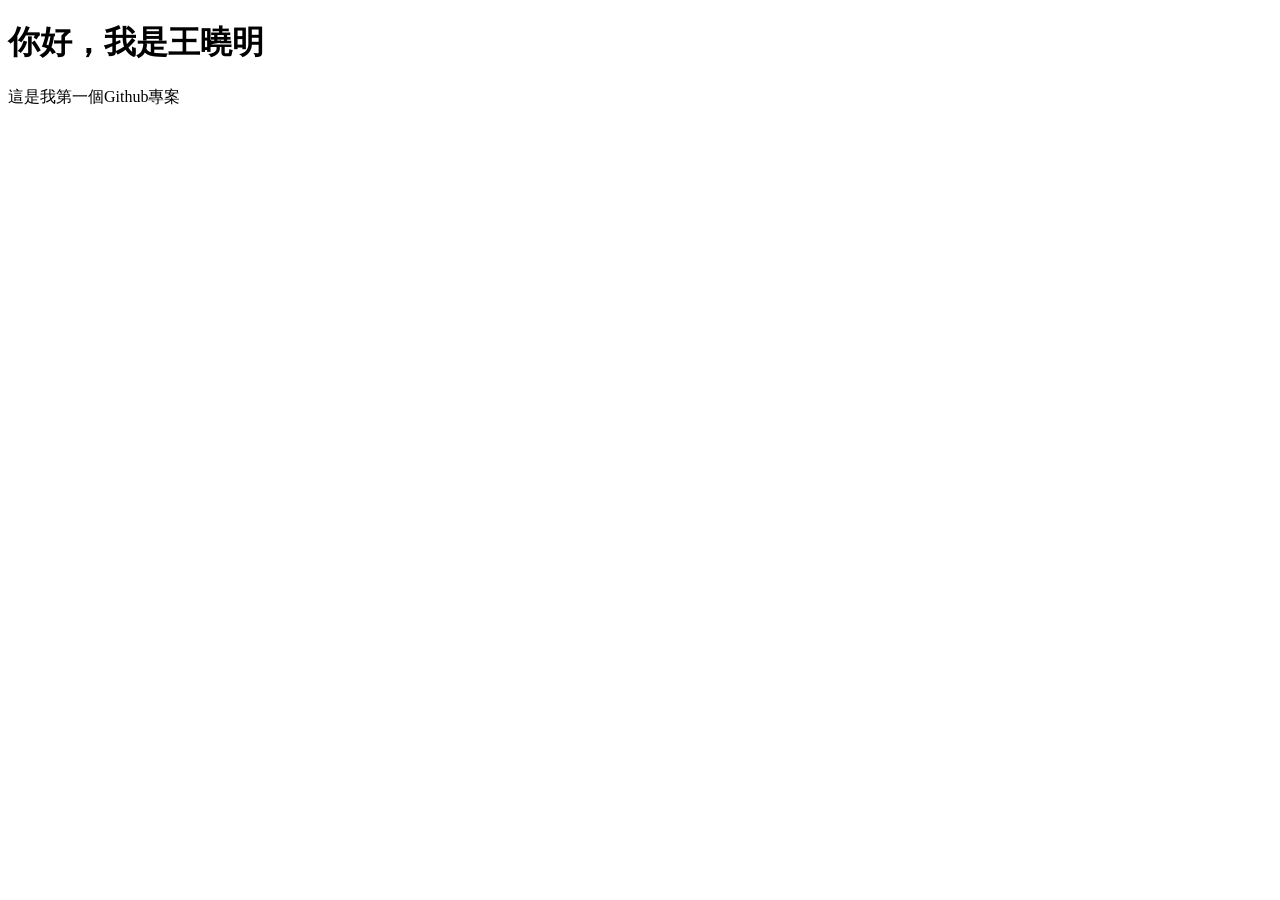
==== index.html @ 424e14f0 "練習" ====
<!doctype html>
<html lang ="zh-Hant"
<head>
    <meta charset="utf-8">
    <meta name="viewport" content="width=device-width, initial-scale=1">
    <title>我的第一個網站</title>
</head>
<body>
    <h1>你好，我是王曉明</h1>
    <p>這是我第一個Github專案</p>
</body>
<html>
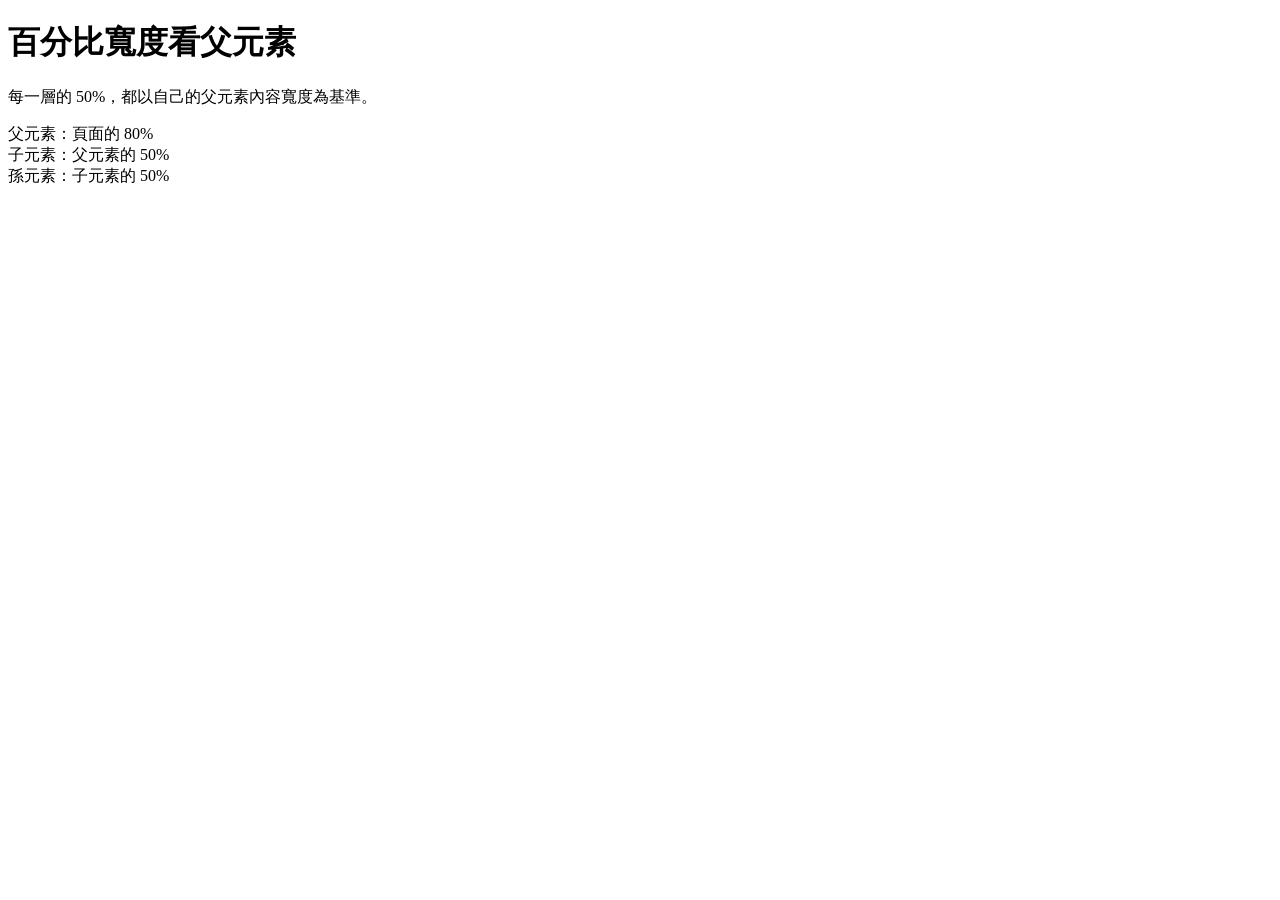
==== commit 5cb4a781: "1008" ====
--- a/index.html
+++ b/index.html
@@ -1,13 +1,23 @@
-<!doctype html>
-<html lang ="zh-Hant"
+<!DOCTYPE html>
+<html lang="zh-Hant">
 <head>
-    <meta charset="utf-8">
-    <meta name="viewport" content="width=device-width, initial-scale=1">
-    <title>我的第一個網站</title>
+  <meta charset="UTF-8">
+  <meta name="viewport" content="width=device-width, initial-scale=1.0">
+  <title>百分比寬度示範</title>
+  
 </head>
 <body>
-    <h1>你好，我是王曉明</h1>
-    <p>這是我第一個Github專案</p>
+  <h1>百分比寬度看父元素</h1>
+  <p>每一層的 50%，都以自己的父元素內容寬度為基準。</p>
+
+  <div class="parent">
+    父元素：頁面的 80%
+    <div class="child">
+      子元素：父元素的 50%
+      <div class="grandchild">
+        孫元素：子元素的 50%
+      </div>
+    </div>
+  </div>
 </body>
-<html>
-    +</html>
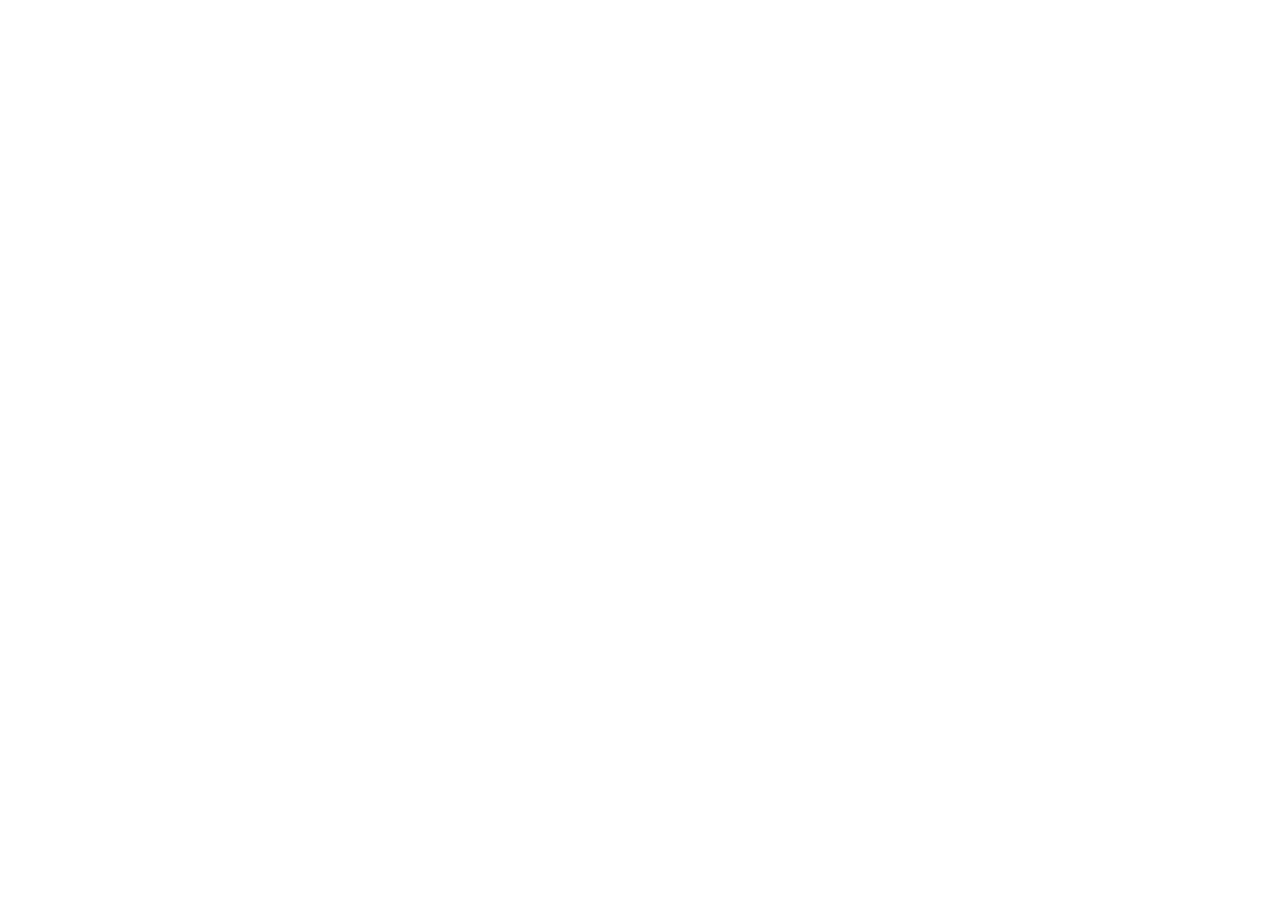
==== commit a7d03e0d: "1005" ====
--- a/index.html
+++ b/index.html
@@ -3,21 +3,23 @@
 <head>
   <meta charset="UTF-8">
   <meta name="viewport" content="width=device-width, initial-scale=1.0">
-  <title>百分比寬度示範</title>
-  
+  <title>待作業頁面</title>
+  <style>
+    html, body {
+      margin: 0;
+      width: 100%;
+      height: 100%;
+      font-family: Arial, sans-serif;
+      background: #ffffff;
+    }
+
+    body {
+      display: flex;
+      align-items: center;
+      justify-content: center;
+    }
+  </style>
 </head>
 <body>
-  <h1>百分比寬度看父元素</h1>
-  <p>每一層的 50%，都以自己的父元素內容寬度為基準。</p>
-
-  <div class="parent">
-    父元素：頁面的 80%
-    <div class="child">
-      子元素：父元素的 50%
-      <div class="grandchild">
-        孫元素：子元素的 50%
-      </div>
-    </div>
-  </div>
 </body>
 </html>
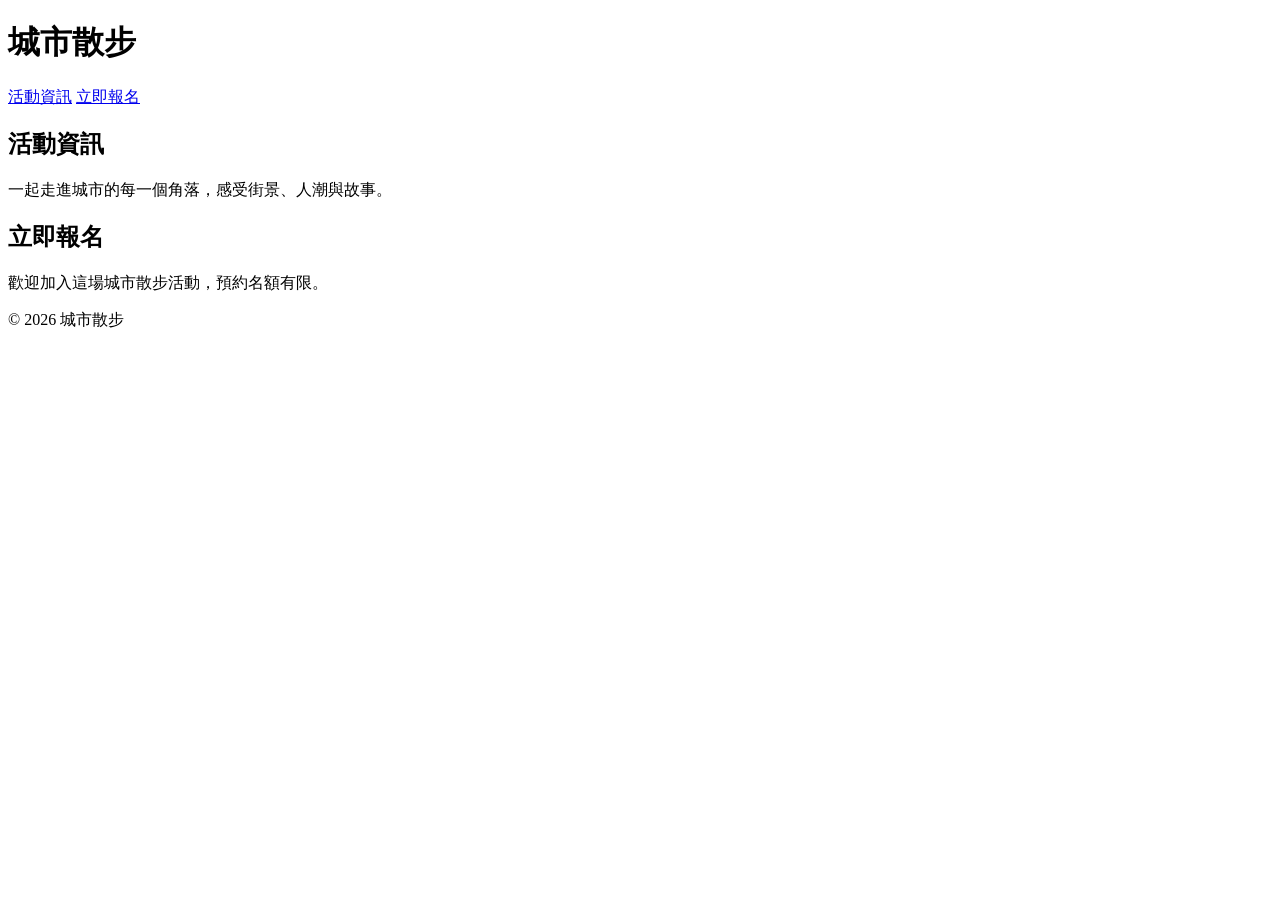
==== commit 9bb9bb42: "1015" ====
--- a/index.html
+++ b/index.html
@@ -1,25 +1,33 @@
 <!DOCTYPE html>
 <html lang="zh-Hant">
-<head>
-  <meta charset="UTF-8">
-  <meta name="viewport" content="width=device-width, initial-scale=1.0">
-  <title>待作業頁面</title>
-  <style>
-    html, body {
-      margin: 0;
-      width: 100%;
-      height: 100%;
-      font-family: Arial, sans-serif;
-      background: #ffffff;
-    }
+  <head>
+    <meta charset="UTF-8" />
+    <meta name="viewport" content="width=device-width, initial-scale=1.0" />
+    <title>城市散步</title>
+  </head>
+  <body>
+    <header class="site-header">
+      <h1>城市散步</h1>
+      <nav>
+        <a href="#event">活動資訊</a>
+        <a href="#signup">立即報名</a>
+      </nav>
+    </header>
 
-    body {
-      display: flex;
-      align-items: center;
-      justify-content: center;
-    }
-  </style>
-</head>
-<body>
-</body>
-</html>+    <main>
+      <section id="event">
+        <h2>活動資訊</h2>
+        <p>一起走進城市的每一個角落，感受街景、人潮與故事。</p>
+      </section>
+
+      <section id="signup">
+        <h2>立即報名</h2>
+        <p>歡迎加入這場城市散步活動，預約名額有限。</p>
+      </section>
+    </main>
+
+    <footer>
+      <p>© 2026 城市散步</p>
+    </footer>
+  </body>
+</html>
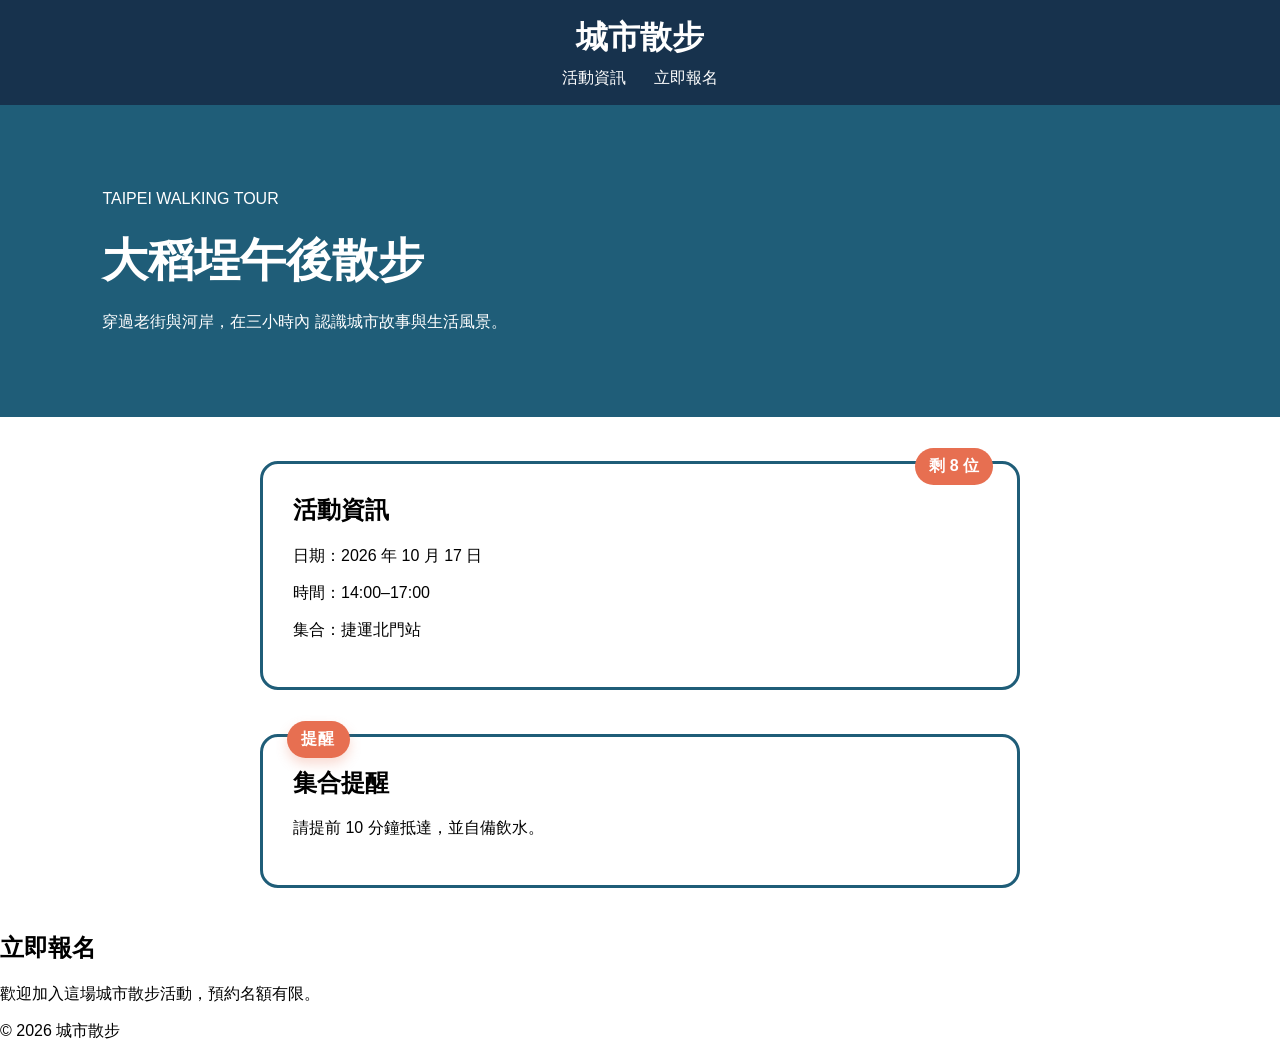
==== commit 079a60a3: "1005" ====
--- a/index.html
+++ b/index.html
@@ -4,6 +4,7 @@
     <meta charset="UTF-8" />
     <meta name="viewport" content="width=device-width, initial-scale=1.0" />
     <title>城市散步</title>
+    <link rel="stylesheet" href="style.css" />
   </head>
   <body>
     <header class="site-header">
@@ -15,10 +16,30 @@
     </header>
 
     <main>
-      <section id="event">
-        <h2>活動資訊</h2>
-        <p>一起走進城市的每一個角落，感受街景、人潮與故事。</p>
-      </section>
+      <section class="hero">
+  <p>TAIPEI WALKING TOUR</p>
+  <h2>大稻埕午後散步</h2>
+  <p>
+    穿過老街與河岸，在三小時內
+    認識城市故事與生活風景。
+  </p>
+</section>
+<section id="event"
+         class="event-card with-badge">
+
+  <span class="badge">剩 8 位</span>
+
+  <h2>活動資訊</h2>
+  <p>日期：2026 年 10 月 17 日</p>
+  <p>時間：14:00–17:00</p>
+  <p>集合：捷運北門站</p>
+</section>
+
+<aside class="notice-card with-notice-badge">
+  <span class="notice-badge">提醒</span>
+  <h2>集合提醒</h2>
+  <p>請提前 10 分鐘抵達，並自備飲水。</p>
+</aside>
 
       <section id="signup">
         <h2>立即報名</h2>
--- a/style.css
+++ b/style.css
@@ -0,0 +1,98 @@
+* { box-sizing: border-box; }
+
+body {
+  margin: 0;
+  font-family: Arial, sans-serif;
+}
+
+.site-header {
+  position: sticky;
+  top: 0;
+  z-index: 10;
+  padding: 16px 8%;
+  text-align: center;
+  background: #17324d;
+  color: white;
+}
+
+.site-header h1 { margin: 0 0 8px; }
+.site-header a {
+  margin: 0 12px;
+  color: white;
+  text-decoration: none;
+}
+.hero {
+  min-height: 300px;
+  padding: 64px 8%;
+  background: #1f5d78;
+  color: white;
+}
+
+.hero h2 {
+  margin: 10px 0 16px;
+  font-size: 46px;
+}
+
+.hero p {
+  max-width: 620px;
+  line-height: 1.8;
+}
+
+
+.event-card {
+  width: 84%;
+  max-width: 760px;
+  margin: 44px auto;
+  padding: 30px;
+  border: 3px solid #1f5d78;
+  border-radius: 18px;
+  background: white;
+}
+.event-card h2 {
+  margin-top: 0;
+}
+.with-badge {
+  position: relative;
+}
+.badge {
+  position: absolute;
+  top: -16px;
+  right: 24px;
+  padding: 8px 14px;
+  border-radius: 999px;
+  background: #e76f51;
+  color: white;
+  font-weight: bold;
+}
+
+
+
+.notice-card {
+  position: relative;
+  width: 84%;
+  max-width: 760px;
+  margin: 44px auto;
+  padding: 30px;
+  border: 3px solid #1f5d78;
+  border-radius: 18px;
+  background: white;
+}
+.notice-card h2 {
+  margin-top: 0;
+}
+.with-notice-badge {
+  position: relative;
+}
+.notice-badge {
+  position: absolute;
+  top: -16px;
+  left: 24px;
+  display: inline-block;
+  padding: 8px 14px;
+  border-radius: 999px;
+  background: #e76f51;
+  color: white;
+  font-weight: bold;
+  letter-spacing: 0.08em;
+  box-shadow: 0 6px 12px rgba(231, 111, 81, 0.25);
+}
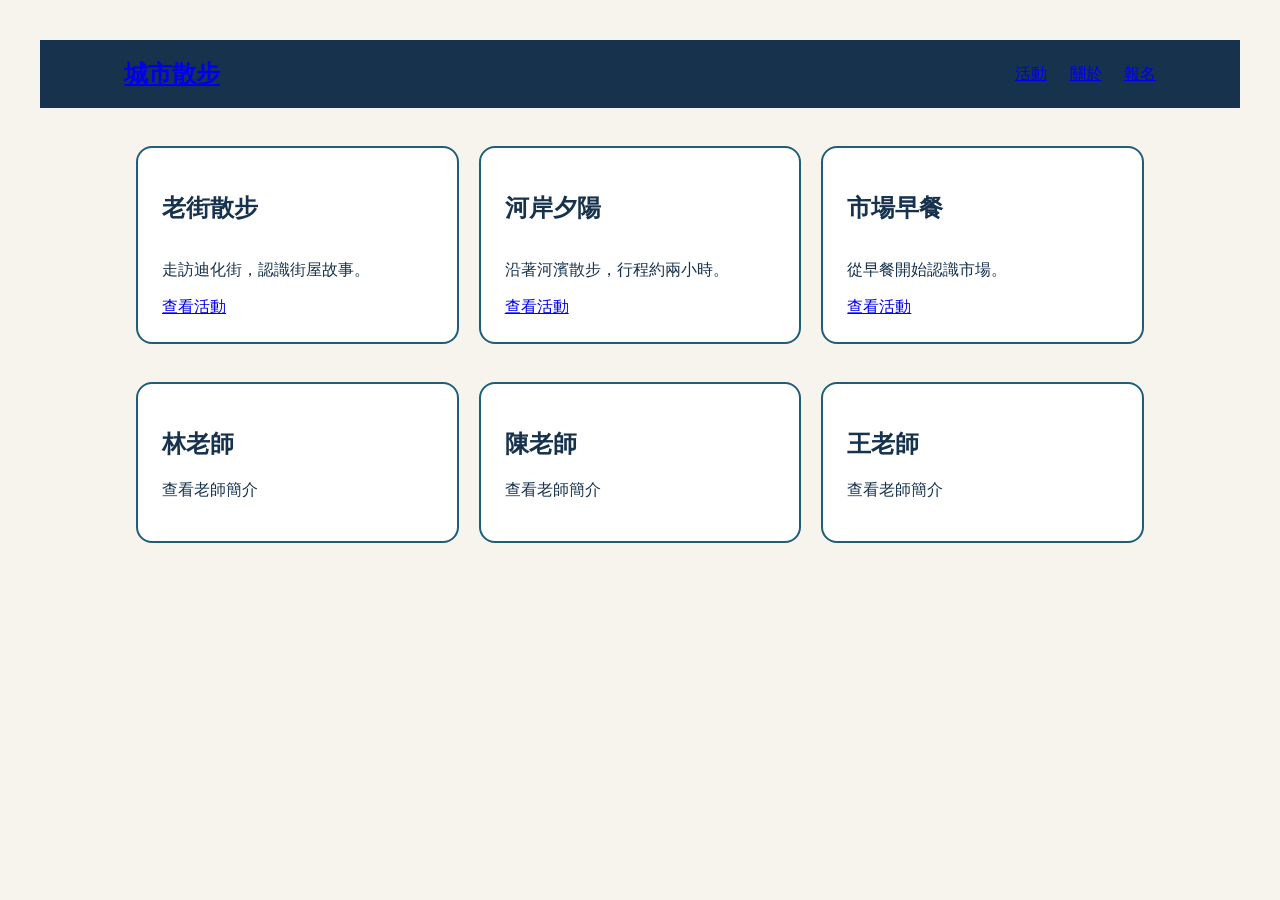
==== commit 1b07ab80: "1022" ====
--- a/index.html
+++ b/index.html
@@ -1,54 +1,76 @@
-<!DOCTYPE html>
+<!doctype html>
+
 <html lang="zh-Hant">
-  <head>
-    <meta charset="UTF-8" />
-    <meta name="viewport" content="width=device-width, initial-scale=1.0" />
-    <title>城市散步</title>
-    <link rel="stylesheet" href="style.css" />
-  </head>
-  <body>
-    <header class="site-header">
-      <h1>城市散步</h1>
-      <nav>
-        <a href="#event">活動資訊</a>
-        <a href="#signup">立即報名</a>
-      </nav>
-    </header>
 
-    <main>
-      <section class="hero">
-  <p>TAIPEI WALKING TOUR</p>
-  <h2>大稻埕午後散步</h2>
-  <p>
-    穿過老街與河岸，在三小時內
-    認識城市故事與生活風景。
-  </p>
-</section>
-<section id="event"
-         class="event-card with-badge">
 
-  <span class="badge">剩 8 位</span>
+<head>
 
-  <h2>活動資訊</h2>
-  <p>日期：2026 年 10 月 17 日</p>
-  <p>時間：14:00–17:00</p>
-  <p>集合：捷運北門站</p>
+  <meta charset="UTF-8">
+
+  <meta name="viewport" content="width=device-width, initial-scale=1.0">
+
+  <title>W06 基本網頁</title>
+
+  <link rel="stylesheet" href="style.css">
+
+</head>
+
+
+<body>
+
+
+  <header class="site-header">
+  <a class="logo" href="#">城市散步</a>
+  <nav>
+    <a href="#">活動</a>
+    <a href="#">關於</a>
+    <a href="#">報名</a>
+  </nav>
+</header>
+
+
+
+<main class="event-list">
+  <article class="event-card">
+    <h2>老街散步</h2>
+    <p>走訪迪化街，認識街屋故事。</p>
+    <a href="#">查看活動</a>
+  </article>
+
+  <article class="event-card">
+    <h2>河岸夕陽</h2>
+    <p>沿著河濱散步，行程約兩小時。</p>
+    <a href="#">查看活動</a>
+  </article>
+
+  <article class="event-card">
+    <h2>市場早餐</h2>
+    <p>從早餐開始認識市場。</p>
+    <a href="#">查看活動</a>
+  </article>
+</main>
+
+<section class="speaker-list">
+  <article class="speaker-card">
+    
+    <h2>林老師</h2>
+    <p>查看老師簡介</p>
+  </article>
+
+  <article class="speaker-card">
+   
+    <h2>陳老師</h2>
+    <p>查看老師簡介</p>
+  </article>
+
+  <article class="speaker-card">
+  
+    <h2>王老師</h2>
+    <p>查看老師簡介</p>
+  </article>
 </section>
 
-<aside class="notice-card with-notice-badge">
-  <span class="notice-badge">提醒</span>
-  <h2>集合提醒</h2>
-  <p>請提前 10 分鐘抵達，並自備飲水。</p>
-</aside>
+</body>
 
-      <section id="signup">
-        <h2>立即報名</h2>
-        <p>歡迎加入這場城市散步活動，預約名額有限。</p>
-      </section>
-    </main>
 
-    <footer>
-      <p>© 2026 城市散步</p>
-    </footer>
-  </body>
 </html>
--- a/style.css
+++ b/style.css
@@ -1,98 +1,93 @@
-* { box-sizing: border-box; }
+/* 所有元素都使用比較容易計算的盒模型 */
+* {
+  box-sizing: border-box;
+}
 
+
+/* 整個網頁的基本樣式 */
 body {
   margin: 0;
-  font-family: Arial, sans-serif;
+  padding: 40px;
+  font-family: Arial, "Microsoft JhengHei", sans-serif;
+  color: #17324d;
+  background: #f7f4ed;
+}
+
+
+h1 {
+  margin-top: 0;
 }
 
 .site-header {
-  position: sticky;
-  top: 0;
-  z-index: 10;
-  padding: 16px 8%;
-  text-align: center;
+  display: flex;
+  justify-content: space-between;
+  align-items: center;
+  padding: 18px 7%;
   background: #17324d;
-  color: white;
 }
 
-.site-header h1 { margin: 0 0 8px; }
-.site-header a {
-  margin: 0 12px;
-  color: white;
-  text-decoration: none;
-}
-.hero {
-  min-height: 300px;
-  padding: 64px 8%;
-  background: #1f5d78;
-  color: white;
+.logo {
+  font-size: 24px;
+  font-weight: bold;
 }
 
-.hero h2 {
-  margin: 10px 0 16px;
-  font-size: 46px;
+.site-header nav a {
+  margin-left: 18px;
 }
 
-.hero p {
-  max-width: 620px;
-  line-height: 1.8;
+.event-list {
+  display: flex;
+  gap: 20px;
+  width: 84%;
+  max-width: 1040px;
+  margin: 38px auto;
+
+    flex-wrap: wrap;
 }
 
+.event-card {
+  flex: 1;
+  padding: 24px;
+  border: 2px solid #1f5d78;
+  border-radius: 16px;
+  background: white;
+  display: flex;
+  flex-direction: column;
 
-.event-card {
+
+    flex: 1 1 240px;
+
+}
+
+.event-card a {
+  margin-top: auto;
+  align-self: flex-start;
+}
+
+.speaker-list {
+  display: flex;
+  gap: 20px;
   width: 84%;
-  max-width: 760px;
-  margin: 44px auto;
-  padding: 30px;
-  border: 3px solid #1f5d78;
-  border-radius: 18px;
+  max-width: 1040px;
+  margin: 38px auto;
+}
+
+.speaker-card {
+   flex: 1;
+  padding: 24px;
+  border: 2px solid #1f5d78;
+  border-radius: 16px;
   background: white;
-}
-.event-card h2 {
-  margin-top: 0;
-}
-.with-badge {
-  position: relative;
-}
-.badge {
-  position: absolute;
-  top: -16px;
-  right: 24px;
-  padding: 8px 14px;
-  border-radius: 999px;
-  background: #e76f51;
-  color: white;
-  font-weight: bold;
 }
 
 
 
-.notice-card {
-  position: relative;
-  width: 84%;
-  max-width: 760px;
-  margin: 44px auto;
-  padding: 30px;
-  border: 3px solid #1f5d78;
-  border-radius: 18px;
-  background: white;
+.speaker-card h2 {
+  display: flex;
+  flex-direction: column;
 }
-.notice-card h2 {
-  margin-top: 0;
+
+.speaker-card p {
+  margin-top: auto;
+  align-self: flex-start;
 }
-.with-notice-badge {
-  position: relative;
-}
-.notice-badge {
-  position: absolute;
-  top: -16px;
-  left: 24px;
-  display: inline-block;
-  padding: 8px 14px;
-  border-radius: 999px;
-  background: #e76f51;
-  color: white;
-  font-weight: bold;
-  letter-spacing: 0.08em;
-  box-shadow: 0 6px 12px rgba(231, 111, 81, 0.25);
-}
